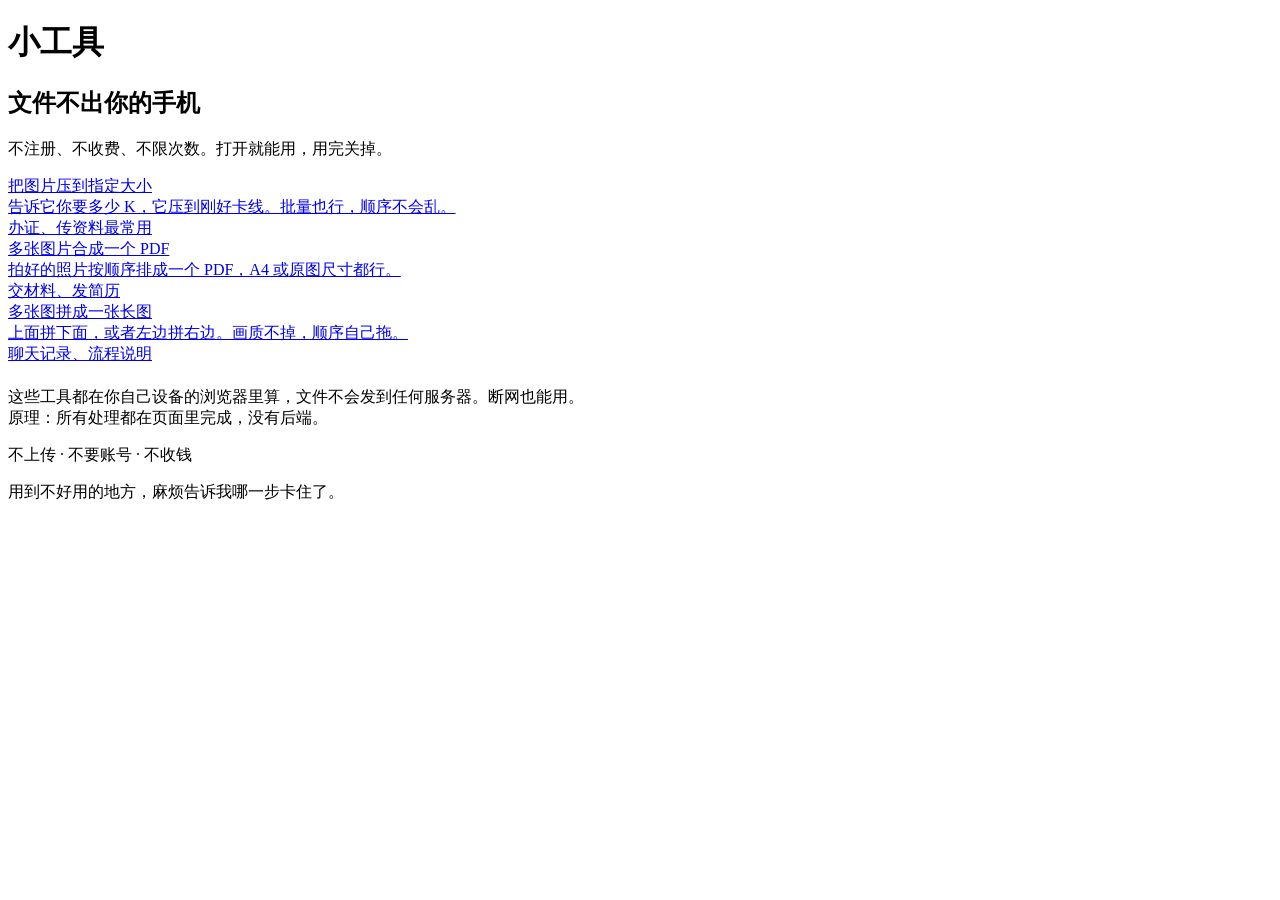
==== index.html @ 58638842 "add: 首页" ====
<!DOCTYPE html>
<html lang="zh-CN">
<head>
<meta charset="UTF-8">
<meta name="viewport" content="width=device-width,initial-scale=1,viewport-fit=cover">
<title>免费在线小工具 · 文件不上传</title>
<meta name="description" content="图片压到指定大小、图片转PDF、多图拼长图。全部在你自己手机里处理，不上传、不注册、不收费。">
<link rel="stylesheet" href="assets/common.css">
</head>
<body>

<div class="topbar">
  <div class="wrap"><h1>小工具</h1></div>
</div>

<div class="wrap">

  <div class="hero">
    <h2>文件不出你的手机</h2>
    <p>不注册、不收费、不限次数。打开就能用，用完关掉。</p>
  </div>

  <div class="homelist">

    <a class="tool" href="tools/img-compress.html">
      <div class="t">把图片压到指定大小</div>
      <div class="d">告诉它你要多少 K，它压到刚好卡线。批量也行，顺序不会乱。</div>
      <span class="tag">办证、传资料最常用</span>
    </a>

    <a class="tool" href="tools/img2pdf.html">
      <div class="t">多张图片合成一个 PDF</div>
      <div class="d">拍好的照片按顺序排成一个 PDF，A4 或原图尺寸都行。</div>
      <span class="tag">交材料、发简历</span>
    </a>

    <a class="tool" href="tools/stitch.html">
      <div class="t">多张图拼成一张长图</div>
      <div class="d">上面拼下面，或者左边拼右边。画质不掉，顺序自己拖。</div>
      <span class="tag">聊天记录、流程说明</span>
    </a>

  </div>

  <div class="notice" style="margin-top:22px">
    这些工具都在你自己设备的浏览器里算，文件不会发到任何服务器。断网也能用。<br>
    原理：所有处理都在页面里完成，没有后端。
  </div>

  <footer>
    <p><span class="safe">不上传 · 不要账号 · 不收钱</span></p>
    <p>用到不好用的地方，麻烦告诉我哪一步卡住了。</p>
  </footer>

</div>
</body>
</html>
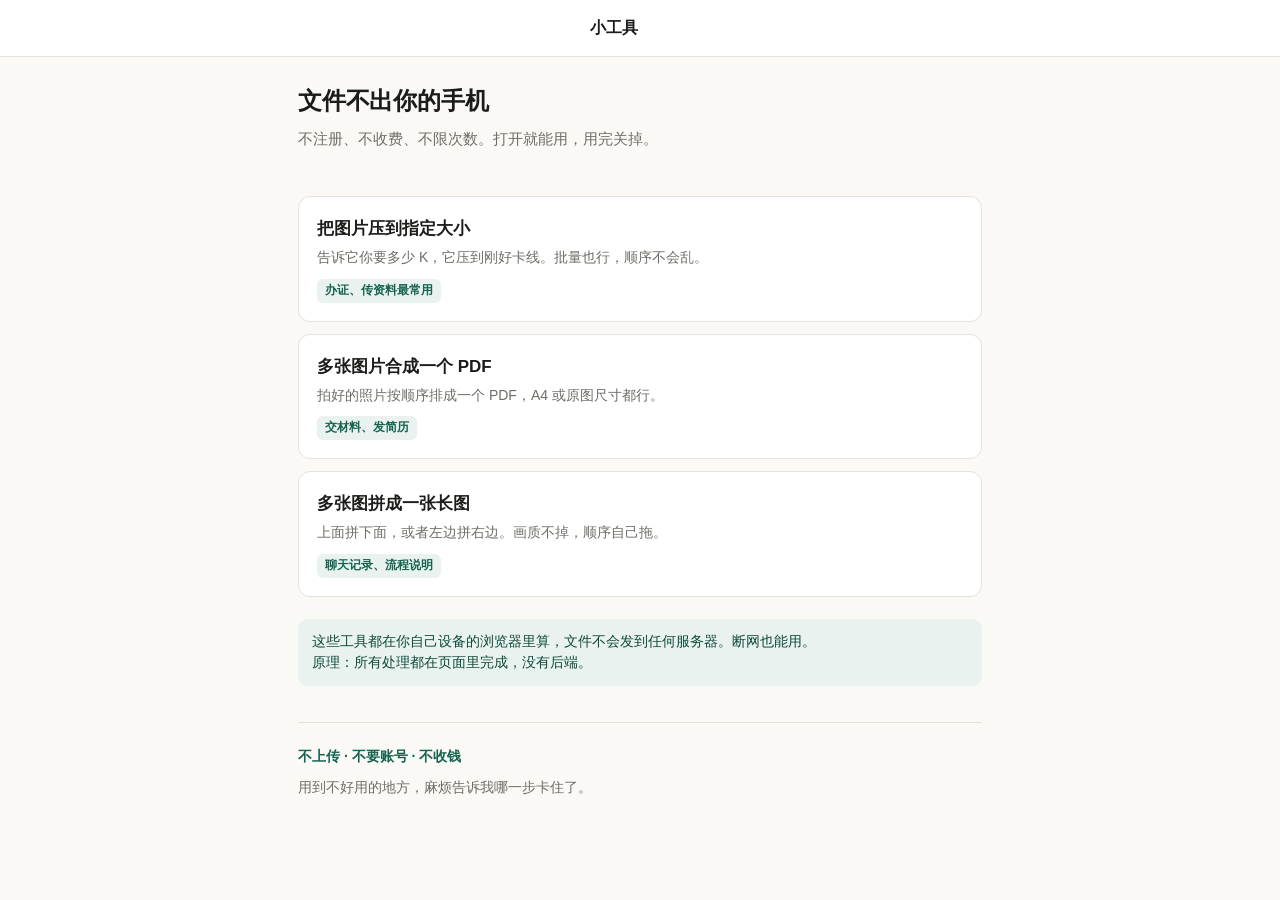
==== commit 6b8401c3: "fix: index.html 加图标" ====
--- a/index.html
+++ b/index.html
@@ -5,6 +5,7 @@
 <meta name="viewport" content="width=device-width,initial-scale=1,viewport-fit=cover">
 <title>免费在线小工具 · 文件不上传</title>
 <meta name="description" content="图片压到指定大小、图片转PDF、多图拼长图。全部在你自己手机里处理，不上传、不注册、不收费。">
+<link rel="icon" href="favicon.svg" type="image/svg+xml">
 <link rel="stylesheet" href="assets/common.css">
 </head>
 <body>
--- a/assets/common.css
+++ b/assets/common.css
@@ -0,0 +1,139 @@
+:root{
+  --ink:#1c1c1a;
+  --muted:#6f6d68;
+  --line:#e5e2db;
+  --paper:#faf9f6;
+  --card:#ffffff;
+  --brand:#16634f;
+  --brand-ink:#0e4a3b;
+  --brand-soft:#e9f2ee;
+  --warn:#b4452f;
+  --radius:12px;
+}
+*{box-sizing:border-box;-webkit-tap-highlight-color:transparent}
+html,body{margin:0;padding:0}
+body{
+  font-family:-apple-system,BlinkMacSystemFont,"Segoe UI","PingFang SC","Hiragino Sans GB","Microsoft YaHei",sans-serif;
+  background:var(--paper);color:var(--ink);
+  line-height:1.65;font-size:16px;
+  -webkit-font-smoothing:antialiased;
+}
+.wrap{max-width:720px;margin:0 auto;padding:0 18px}
+a{color:var(--brand);text-decoration:none}
+
+/* header */
+.topbar{
+  border-bottom:1px solid var(--line);background:var(--card);
+  position:sticky;top:0;z-index:20;
+}
+.topbar .wrap{display:flex;align-items:center;gap:12px;height:56px}
+.topbar .back{
+  display:inline-flex;align-items:center;gap:4px;
+  font-size:15px;color:var(--muted);padding:6px 4px;margin-left:-4px;
+}
+.topbar .back:active{opacity:.6}
+.topbar h1{font-size:16px;font-weight:600;margin:0;flex:1;text-align:center;padding-right:52px}
+
+/* hero */
+.hero{padding:28px 0 22px}
+.hero h2{font-size:24px;line-height:1.35;margin:0 0 10px;font-weight:700;letter-spacing:-.2px}
+.hero p{margin:0;color:var(--muted);font-size:15px}
+
+/* card */
+.card{
+  background:var(--card);border:1px solid var(--line);border-radius:var(--radius);
+  padding:18px;margin-bottom:14px;
+}
+
+/* dropzone */
+.drop{
+  border:2px dashed #d6d2c8;border-radius:var(--radius);
+  padding:34px 18px;text-align:center;cursor:pointer;
+  transition:border-color .15s,background .15s;background:#fdfcfa;
+}
+.drop:active,.drop.over{border-color:var(--brand);background:var(--brand-soft)}
+.drop .big{font-size:17px;font-weight:600;margin-bottom:6px}
+.drop .sub{font-size:14px;color:var(--muted)}
+.drop input{display:none}
+
+/* buttons */
+.btn{
+  display:inline-flex;align-items:center;justify-content:center;gap:6px;
+  border:0;border-radius:10px;padding:13px 20px;font-size:16px;font-weight:600;
+  background:var(--brand);color:#fff;cursor:pointer;width:100%;
+  font-family:inherit;line-height:1.2;
+}
+.btn:active{background:var(--brand-ink)}
+.btn[disabled]{background:#c9c6bf;cursor:not-allowed}
+.btn.ghost{background:#fff;color:var(--ink);border:1px solid var(--line)}
+.btn.ghost:active{background:#f2f0eb}
+.btn-row{display:flex;gap:10px;margin-top:14px}
+.btn-row .btn{width:auto;flex:1}
+
+/* field */
+.field{margin-bottom:16px}
+.field:last-child{margin-bottom:0}
+.field label{display:block;font-size:14px;font-weight:600;margin-bottom:8px}
+.field .hint{font-size:13px;color:var(--muted);margin-top:6px;line-height:1.5}
+input[type=number],input[type=text],select{
+  width:100%;padding:12px 14px;font-size:16px;font-family:inherit;
+  border:1px solid var(--line);border-radius:10px;background:#fff;color:var(--ink);
+}
+input[type=number]:focus,select:focus{outline:2px solid var(--brand);outline-offset:-1px;border-color:var(--brand)}
+.chips{display:flex;flex-wrap:wrap;gap:8px}
+.chip{
+  padding:8px 14px;border-radius:20px;border:1px solid var(--line);background:#fff;
+  font-size:14px;cursor:pointer;font-family:inherit;color:var(--ink);
+}
+.chip.on{background:var(--brand);color:#fff;border-color:var(--brand)}
+
+/* result list */
+.list{margin-top:16px}
+.item{
+  display:flex;align-items:center;gap:12px;padding:12px 0;border-bottom:1px solid var(--line);
+}
+.item:last-child{border-bottom:0}
+.item .thumb{
+  width:48px;height:48px;border-radius:8px;object-fit:cover;background:#eee;flex:none;
+}
+.item .meta{flex:1;min-width:0}
+.item .name{font-size:14px;font-weight:600;overflow:hidden;text-overflow:ellipsis;white-space:nowrap}
+.item .size{font-size:13px;color:var(--muted);margin-top:2px}
+.item .size b{color:var(--brand);font-weight:600}
+.item .size .over{color:var(--warn)}
+.item .x{
+  flex:none;border:0;background:none;color:var(--muted);font-size:20px;
+  cursor:pointer;padding:4px 8px;line-height:1;font-family:inherit;
+}
+
+/* notice */
+.notice{
+  background:var(--brand-soft);border-radius:10px;padding:12px 14px;
+  font-size:14px;color:var(--brand-ink);margin-bottom:16px;line-height:1.55;
+}
+.notice.warn{background:#fdf0ec;color:#8a3524}
+.status{font-size:14px;color:var(--muted);margin-top:10px;min-height:20px}
+.status.bad{color:var(--warn)}
+
+/* footer */
+footer{
+  border-top:1px solid var(--line);margin-top:36px;padding:22px 0 40px;
+  font-size:14px;color:var(--muted);
+}
+footer p{margin:0 0 8px}
+footer .safe{color:var(--brand);font-weight:600}
+
+/* home */
+.homelist{display:grid;gap:12px;margin-top:22px}
+.tool{
+  display:block;background:var(--card);border:1px solid var(--line);
+  border-radius:var(--radius);padding:18px;color:inherit;
+  transition:border-color .15s,transform .1s;
+}
+.tool:active{transform:scale(.995);border-color:var(--brand)}
+.tool .t{font-size:17px;font-weight:700;margin-bottom:4px}
+.tool .d{font-size:14px;color:var(--muted);line-height:1.55}
+.tool .tag{
+  display:inline-block;font-size:12px;color:var(--brand);background:var(--brand-soft);
+  padding:2px 8px;border-radius:6px;margin-top:10px;font-weight:600;
+}
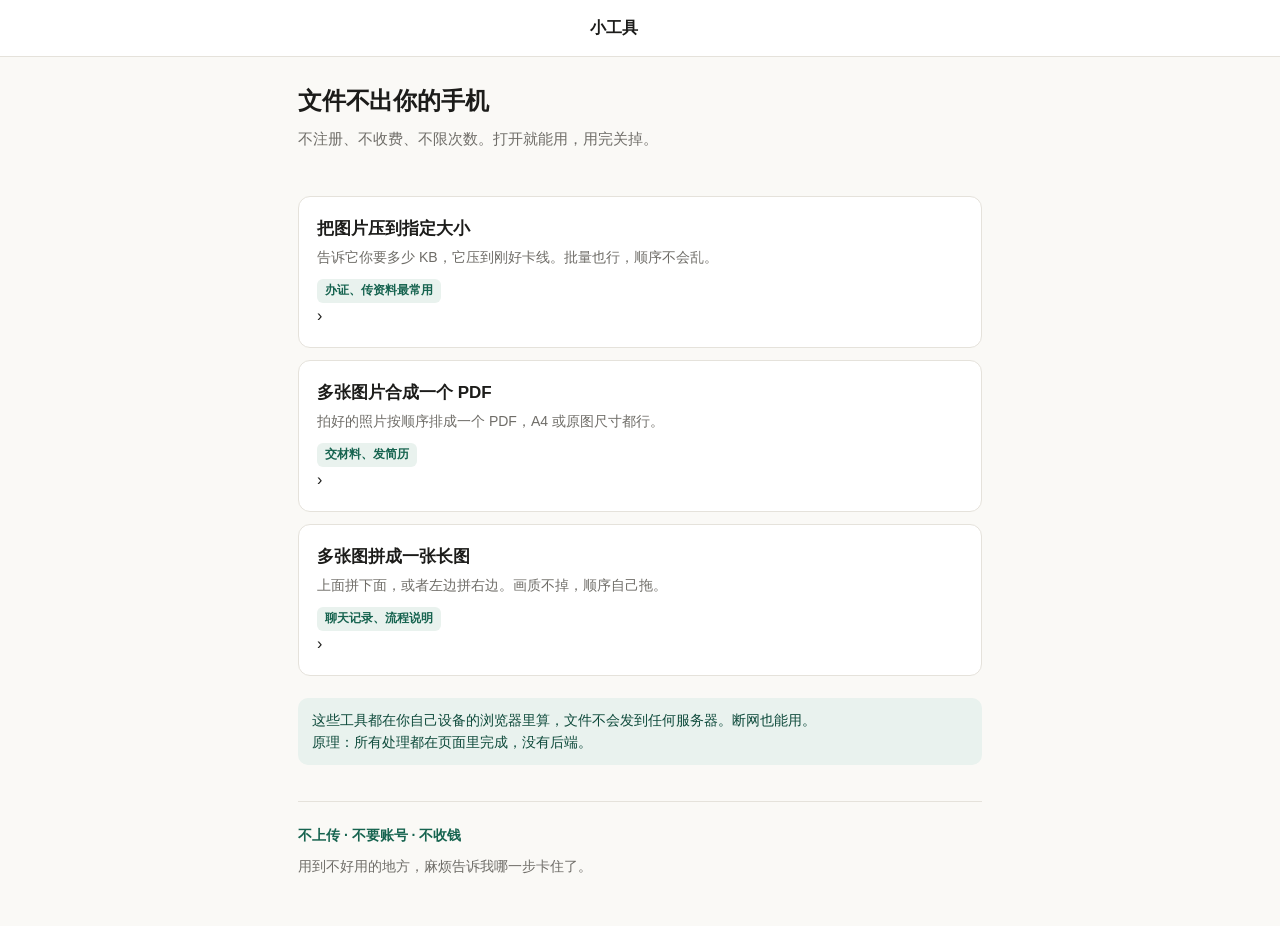
==== commit 47bdf52d: "ui: index.html 按钮常显 + 文案调整" ====
--- a/index.html
+++ b/index.html
@@ -24,21 +24,30 @@
   <div class="homelist">
 
     <a class="tool" href="tools/img-compress.html">
-      <div class="t">把图片压到指定大小</div>
-      <div class="d">告诉它你要多少 K，它压到刚好卡线。批量也行，顺序不会乱。</div>
-      <span class="tag">办证、传资料最常用</span>
+      <div class="body">
+        <div class="t">把图片压到指定大小</div>
+        <div class="d">告诉它你要多少 KB，它压到刚好卡线。批量也行，顺序不会乱。</div>
+        <span class="tag">办证、传资料最常用</span>
+      </div>
+      <span class="arrow">›</span>
     </a>
 
     <a class="tool" href="tools/img2pdf.html">
-      <div class="t">多张图片合成一个 PDF</div>
-      <div class="d">拍好的照片按顺序排成一个 PDF，A4 或原图尺寸都行。</div>
-      <span class="tag">交材料、发简历</span>
+      <div class="body">
+        <div class="t">多张图片合成一个 PDF</div>
+        <div class="d">拍好的照片按顺序排成一个 PDF，A4 或原图尺寸都行。</div>
+        <span class="tag">交材料、发简历</span>
+      </div>
+      <span class="arrow">›</span>
     </a>
 
     <a class="tool" href="tools/stitch.html">
-      <div class="t">多张图拼成一张长图</div>
-      <div class="d">上面拼下面，或者左边拼右边。画质不掉，顺序自己拖。</div>
-      <span class="tag">聊天记录、流程说明</span>
+      <div class="body">
+        <div class="t">多张图拼成一张长图</div>
+        <div class="d">上面拼下面，或者左边拼右边。画质不掉，顺序自己拖。</div>
+        <span class="tag">聊天记录、流程说明</span>
+      </div>
+      <span class="arrow">›</span>
     </a>
 
   </div>
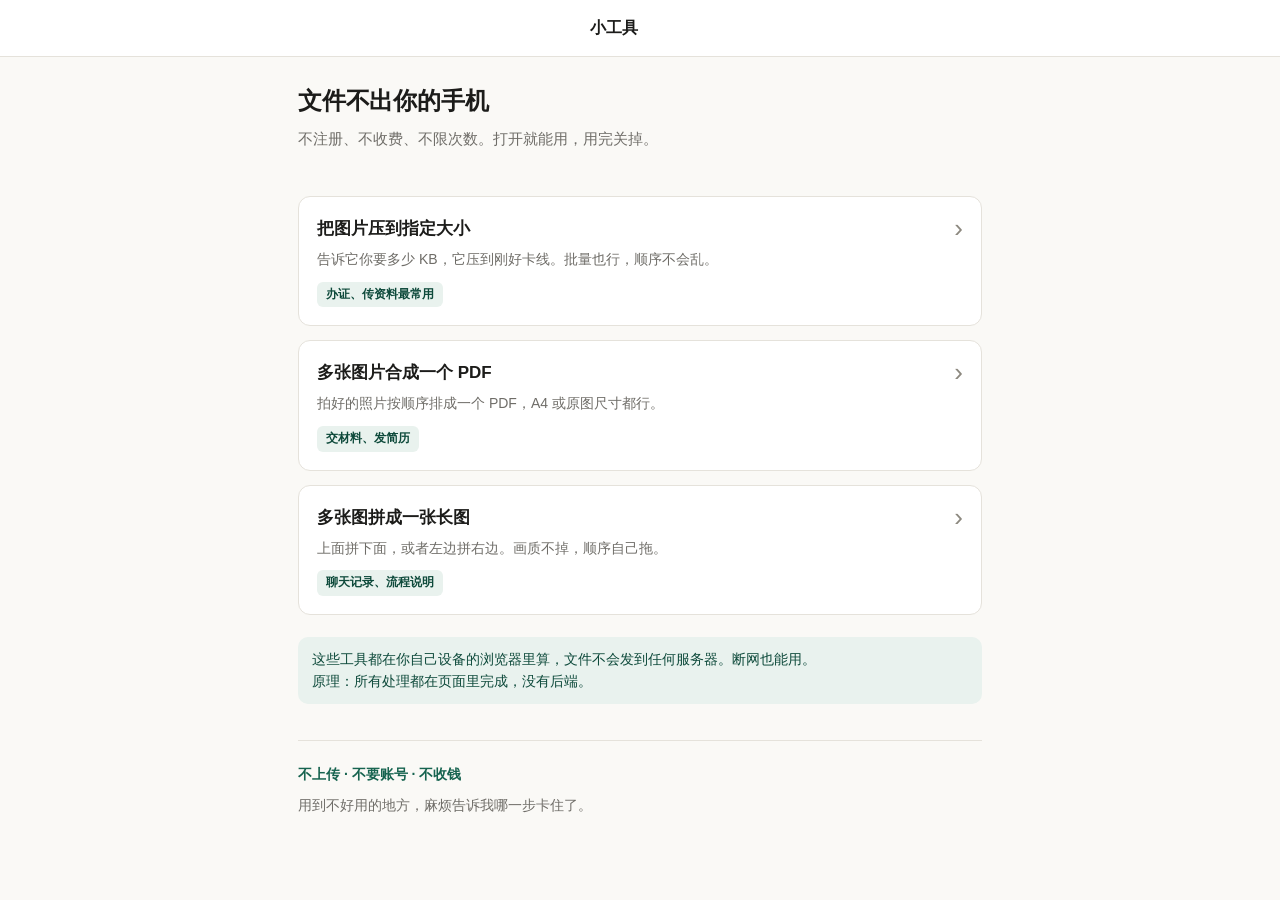
==== commit 2610cf56: "chore: index.html CSS 加版本号防缓存" ====
--- a/index.html
+++ b/index.html
@@ -6,7 +6,7 @@
 <title>免费在线小工具 · 文件不上传</title>
 <meta name="description" content="图片压到指定大小、图片转PDF、多图拼长图。全部在你自己手机里处理，不上传、不注册、不收费。">
 <link rel="icon" href="favicon.svg" type="image/svg+xml">
-<link rel="stylesheet" href="assets/common.css">
+<link rel="stylesheet" href="assets/common.css?v=2">
 </head>
 <body>
 
--- a/assets/common.css
+++ b/assets/common.css
@@ -124,16 +124,19 @@
 footer .safe{color:var(--brand);font-weight:600}
 
 /* home */
-.homelist{display:grid;gap:12px;margin-top:22px}
+.homelist{display:grid;gap:14px;margin-top:22px}
 .tool{
-  display:block;background:var(--card);border:1px solid var(--line);
+  display:flex;align-items:flex-start;gap:14px;
+  background:var(--card);border:1px solid var(--line);
   border-radius:var(--radius);padding:18px;color:inherit;
   transition:border-color .15s,transform .1s;
 }
 .tool:active{transform:scale(.995);border-color:var(--brand)}
-.tool .t{font-size:17px;font-weight:700;margin-bottom:4px}
-.tool .d{font-size:14px;color:var(--muted);line-height:1.55}
+.tool .body{flex:1;min-width:0}
+.tool .arrow{flex:none;color:#8c887f;font-size:26px;line-height:1;padding-top:0}
+.tool .t{font-size:17px;font-weight:700;margin-bottom:5px}
+.tool .d{font-size:14px;color:var(--muted);line-height:1.6}
 .tool .tag{
-  display:inline-block;font-size:12px;color:var(--brand);background:var(--brand-soft);
-  padding:2px 8px;border-radius:6px;margin-top:10px;font-weight:600;
+  display:inline-block;font-size:12px;color:var(--brand-ink);background:var(--brand-soft);
+  padding:3px 9px;border-radius:6px;margin-top:11px;font-weight:600;
 }
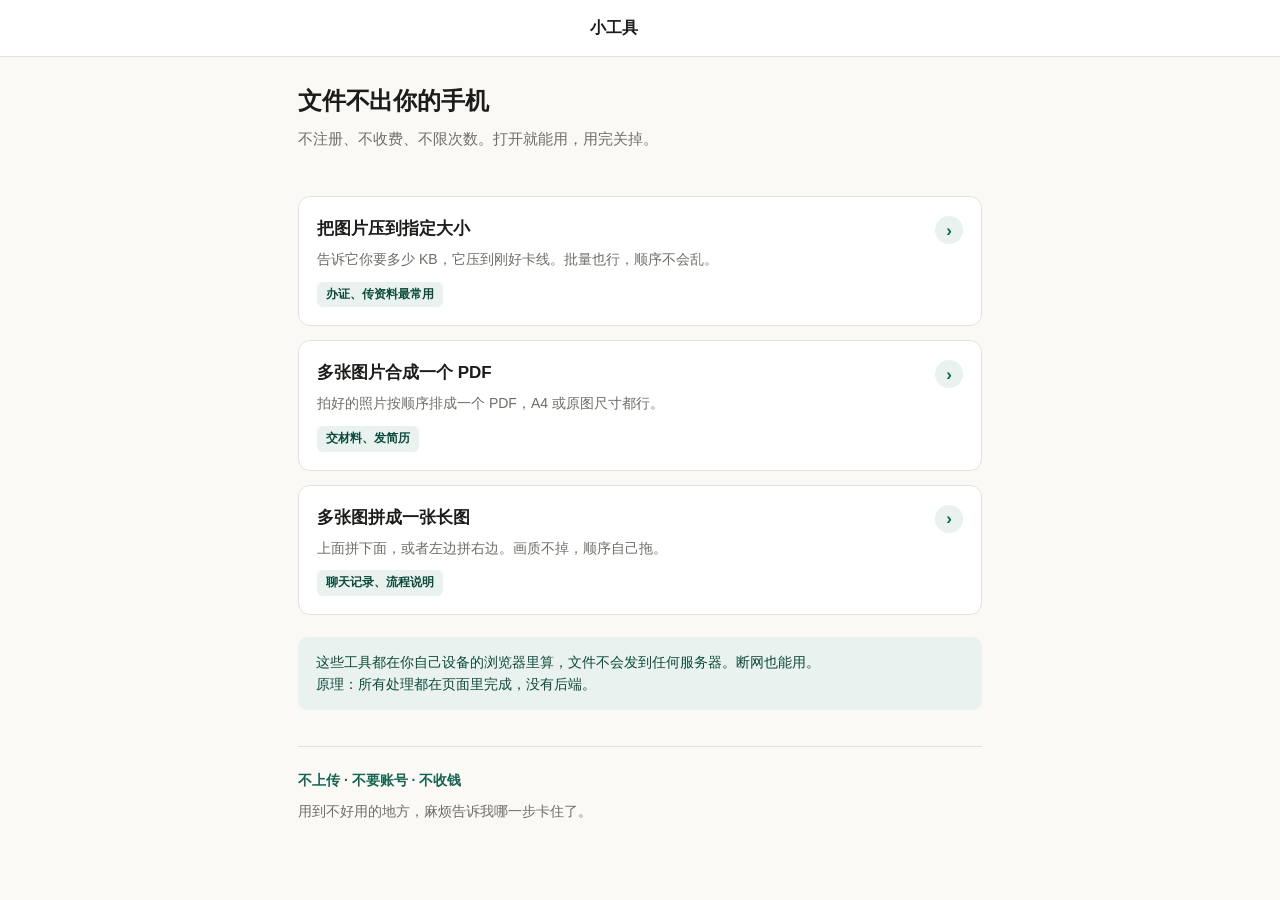
==== commit d089458e: "ui: index.html 箭头改成圆形按钮" ====
--- a/index.html
+++ b/index.html
@@ -6,7 +6,7 @@
 <title>免费在线小工具 · 文件不上传</title>
 <meta name="description" content="图片压到指定大小、图片转PDF、多图拼长图。全部在你自己手机里处理，不上传、不注册、不收费。">
 <link rel="icon" href="favicon.svg" type="image/svg+xml">
-<link rel="stylesheet" href="assets/common.css?v=2">
+<link rel="stylesheet" href="assets/common.css?v=3">
 </head>
 <body>
 
--- a/assets/common.css
+++ b/assets/common.css
@@ -108,8 +108,8 @@
 
 /* notice */
 .notice{
-  background:var(--brand-soft);border-radius:10px;padding:12px 14px;
-  font-size:14px;color:var(--brand-ink);margin-bottom:16px;line-height:1.55;
+  background:var(--brand-soft);border-radius:10px;padding:14px 18px;
+  font-size:14px;color:var(--brand-ink);margin-bottom:16px;line-height:1.6;
 }
 .notice.warn{background:#fdf0ec;color:#8a3524}
 .status{font-size:14px;color:var(--muted);margin-top:10px;min-height:20px}
@@ -133,7 +133,12 @@
 }
 .tool:active{transform:scale(.995);border-color:var(--brand)}
 .tool .body{flex:1;min-width:0}
-.tool .arrow{flex:none;color:#8c887f;font-size:26px;line-height:1;padding-top:0}
+.tool .arrow{
+  flex:none;width:28px;height:28px;border-radius:50%;
+  background:var(--brand-soft);color:var(--brand);
+  display:flex;align-items:center;justify-content:center;
+  font-size:17px;font-weight:700;line-height:1;margin-top:1px;
+}
 .tool .t{font-size:17px;font-weight:700;margin-bottom:5px}
 .tool .d{font-size:14px;color:var(--muted);line-height:1.6}
 .tool .tag{
